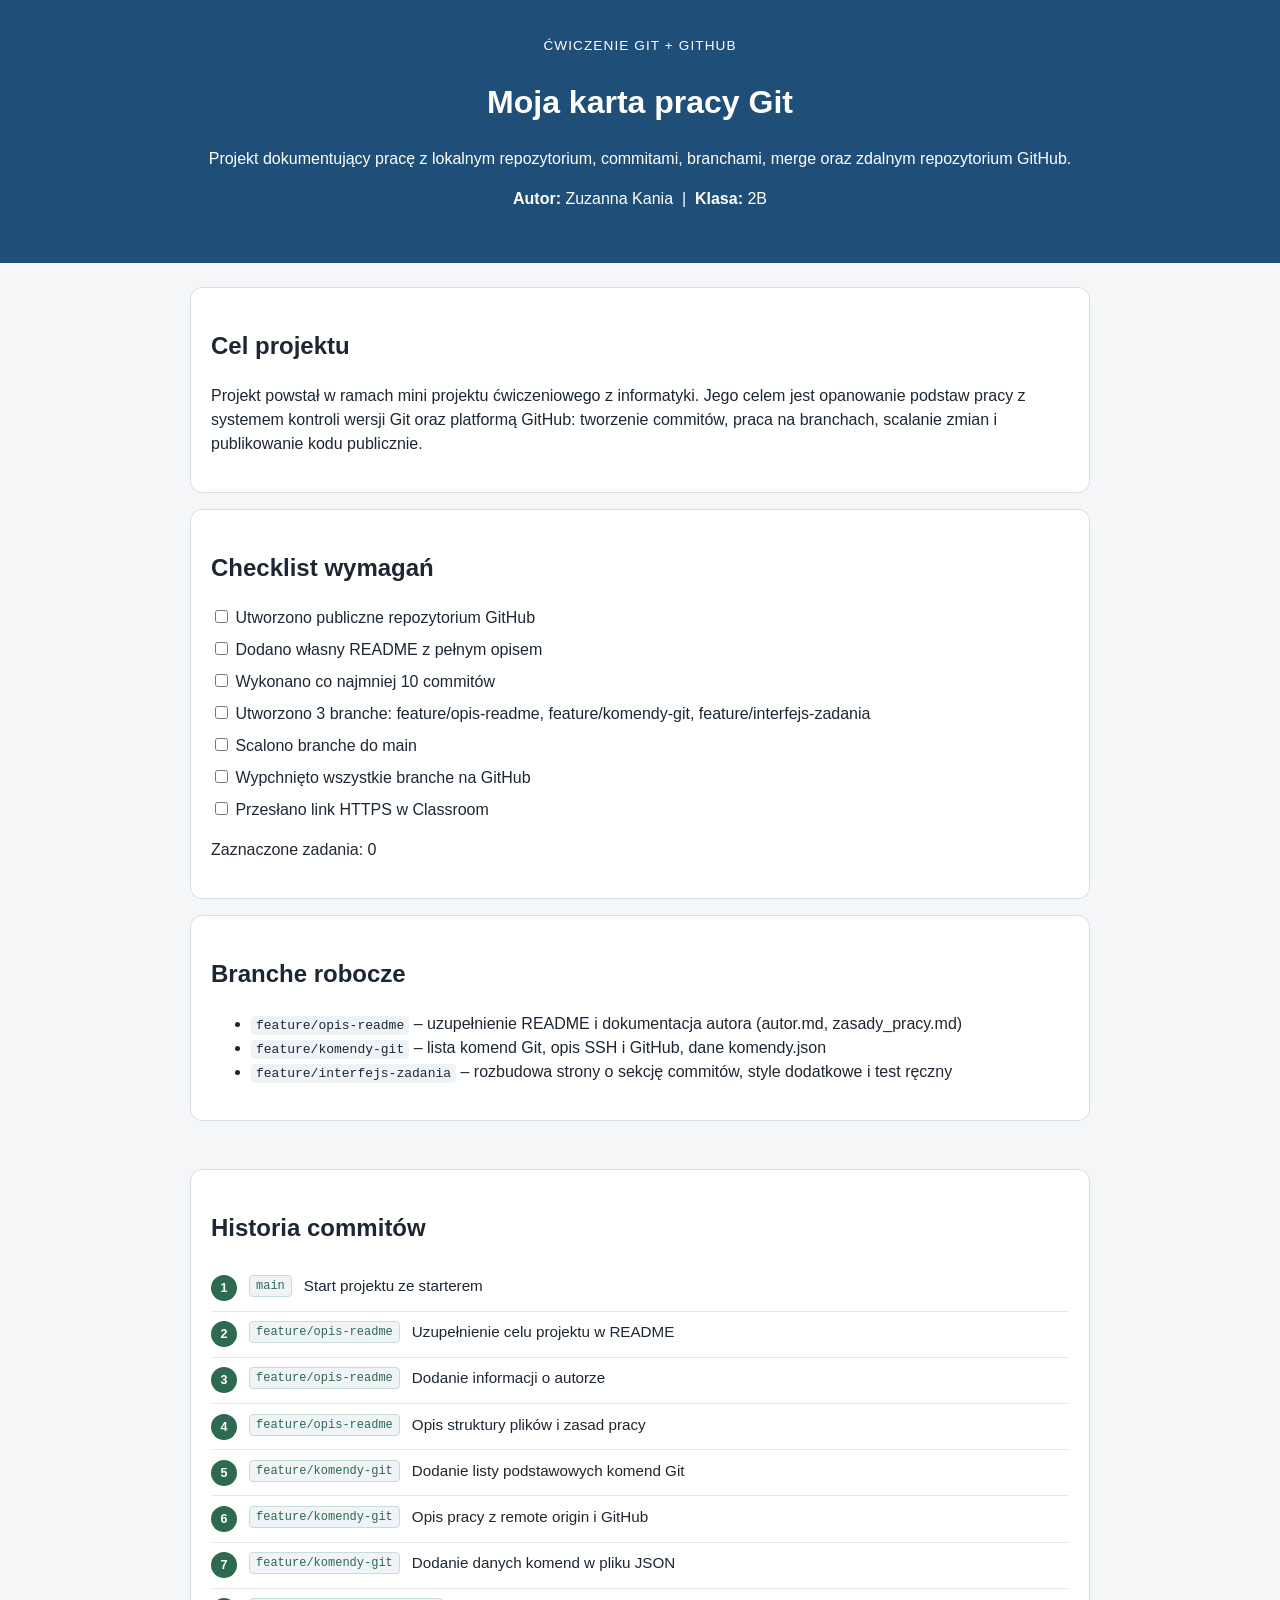
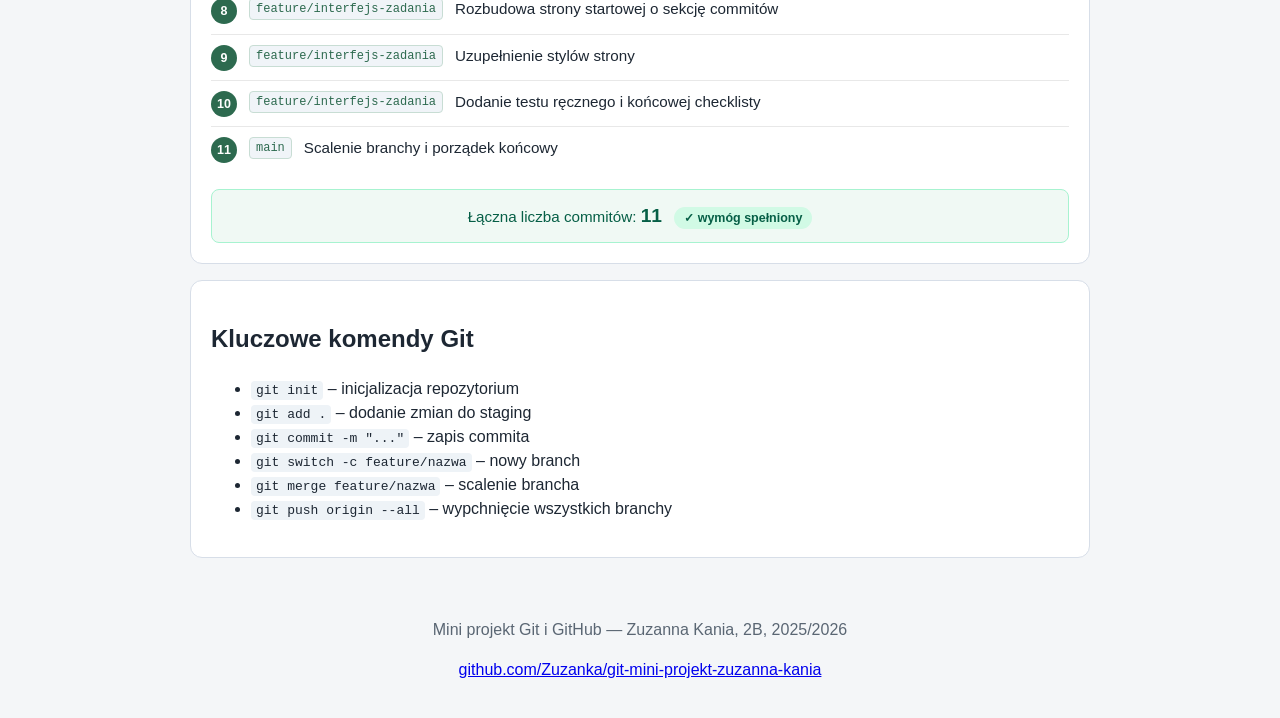
==== index.html @ 3fcd5c91 "Start projektu ze starterem" ====
<!doctype html>
<html lang="pl">
<head>
  <meta charset="utf-8">
  <meta name="viewport" content="width=device-width, initial-scale=1">
  <title>Moja karta pracy Git – Zuzanna Kania</title>
  <meta name="description" content="Mini projekt ćwiczeniowy z Git i GitHub – Zuzanna Kania, 2B">
  <link rel="stylesheet" href="style.css">
  <link rel="stylesheet" href="style_dodatkowy.css">
</head>
<body>
  <header class="hero">
    <p class="eyebrow">Ćwiczenie Git + GitHub</p>
    <h1>Moja karta pracy Git</h1>
    <p>Projekt dokumentujący pracę z lokalnym repozytorium, commitami, branchami, merge oraz zdalnym repozytorium GitHub.</p>
    <p><strong>Autor:</strong> Zuzanna Kania &nbsp;|&nbsp; <strong>Klasa:</strong> 2B</p>
  </header>

  <main class="container">

    <!-- SEKCJA 1: Cel projektu -->
    <section class="card">
      <h2>Cel projektu</h2>
      <p>Projekt powstał w ramach mini projektu ćwiczeniowego z informatyki. Jego celem jest opanowanie podstaw pracy z systemem kontroli wersji Git oraz platformą GitHub: tworzenie commitów, praca na branchach, scalanie zmian i publikowanie kodu publicznie.</p>
    </section>

    <!-- SEKCJA 2: Checklist zadań -->
    <section class="card">
      <h2>Checklist wymagań</h2>
      <label><input type="checkbox" class="task"> Utworzono publiczne repozytorium GitHub</label>
      <label><input type="checkbox" class="task"> Dodano własny README z pełnym opisem</label>
      <label><input type="checkbox" class="task"> Wykonano co najmniej 10 commitów</label>
      <label><input type="checkbox" class="task"> Utworzono 3 branche: feature/opis-readme, feature/komendy-git, feature/interfejs-zadania</label>
      <label><input type="checkbox" class="task"> Scalono branche do main</label>
      <label><input type="checkbox" class="task"> Wypchnięto wszystkie branche na GitHub</label>
      <label><input type="checkbox" class="task"> Przesłano link HTTPS w Classroom</label>
      <p id="progress">Zaznaczone zadania: 0</p>
    </section>

    <!-- SEKCJA 3: Branche -->
    <section class="card">
      <h2>Branche robocze</h2>
      <ul>
        <li><code>feature/opis-readme</code> – uzupełnienie README i dokumentacja autora (autor.md, zasady_pracy.md)</li>
        <li><code>feature/komendy-git</code> – lista komend Git, opis SSH i GitHub, dane komendy.json</li>
        <li><code>feature/interfejs-zadania</code> – rozbudowa strony o sekcję commitów, style dodatkowe i test ręczny</li>
      </ul>
    </section>

    <!-- SEKCJA 4: Historia commitów (wypełniania przez script_dodatkowy.js) -->
    <section class="card commits-section">
      <h2>Historia commitów</h2>
      <div id="commit-section"></div>
    </section>

    <!-- SEKCJA 5: Najważniejsze komendy -->
    <section class="card">
      <h2>Kluczowe komendy Git</h2>
      <ul>
        <li><code>git init</code> – inicjalizacja repozytorium</li>
        <li><code>git add .</code> – dodanie zmian do staging</li>
        <li><code>git commit -m "..."</code> – zapis commita</li>
        <li><code>git switch -c feature/nazwa</code> – nowy branch</li>
        <li><code>git merge feature/nazwa</code> – scalenie brancha</li>
        <li><code>git push origin --all</code> – wypchnięcie wszystkich branchy</li>
      </ul>
    </section>

  </main>

  <footer>
    <p>Mini projekt Git i GitHub &mdash; Zuzanna Kania, 2B, 2025/2026</p>
    <p><a href="https://github.com/Zuzanka/git-mini-projekt-zuzanna-kania" target="_blank">github.com/Zuzanka/git-mini-projekt-zuzanna-kania</a></p>
  </footer>

  <script src="script.js"></script>
  <script src="script_dodatkowy.js"></script>
</body>
</html>
---- style.css ----
* {
  box-sizing: border-box;
}

body {
  margin: 0;
  font-family: Arial, Helvetica, sans-serif;
  color: #1d2733;
  background: #f4f6f8;
  line-height: 1.5;
}

.hero {
  padding: 36px 20px;
  text-align: center;
  background: #1f4e79;
  color: white;
}

.eyebrow {
  margin: 0 0 8px;
  text-transform: uppercase;
  letter-spacing: 0.08em;
  font-size: 0.85rem;
}

.container {
  width: min(900px, 92%);
  margin: 24px auto;
  display: grid;
  gap: 16px;
}

.card {
  padding: 20px;
  border: 1px solid #d7dee8;
  border-radius: 12px;
  background: white;
}

.card label {
  display: block;
  margin: 8px 0;
}

code {
  padding: 2px 5px;
  border-radius: 4px;
  background: #eef3f7;
}

footer {
  padding: 20px;
  text-align: center;
  color: #5a6673;
}
---- style_dodatkowy.css ----
/* =============================================
   Dodatkowe style - branch feature/interfejs-zadania
   ============================================= */

/* Sekcja historii commitów */
.commits-section {
  margin-top: 2rem;
}

.commit-list {
  list-style: none;
  padding: 0;
  margin: 0;
}

.commit-list li {
  display: flex;
  align-items: flex-start;
  gap: 0.75rem;
  padding: 0.6rem 0;
  border-bottom: 1px solid #e8e8e8;
  font-size: 0.95rem;
}

.commit-list li:last-child {
  border-bottom: none;
}

.commit-num {
  display: inline-block;
  min-width: 26px;
  height: 26px;
  line-height: 26px;
  text-align: center;
  background-color: #2d6a4f;
  color: #fff;
  border-radius: 50%;
  font-size: 0.78rem;
  font-weight: 700;
  flex-shrink: 0;
}

.commit-branch {
  display: inline-block;
  font-size: 0.75rem;
  font-family: monospace;
  background: #f0f4f8;
  color: #2d6a4f;
  border: 1px solid #c8ddd4;
  border-radius: 4px;
  padding: 1px 6px;
  white-space: nowrap;
}

/* Badge statusu */
.badge {
  display: inline-block;
  padding: 2px 10px;
  border-radius: 20px;
  font-size: 0.78rem;
  font-weight: 600;
  margin-left: 0.5rem;
}

.badge-ok {
  background: #d1fae5;
  color: #065f46;
}

.badge-pending {
  background: #fef3c7;
  color: #92400e;
}

/* Podsumowanie licznika */
.summary-bar {
  background: #f0f9f4;
  border: 1px solid #a7f3d0;
  border-radius: 8px;
  padding: 0.75rem 1rem;
  margin-top: 1rem;
  font-size: 0.95rem;
  color: #065f46;
  text-align: center;
}

.summary-bar strong {
  font-size: 1.2rem;
}
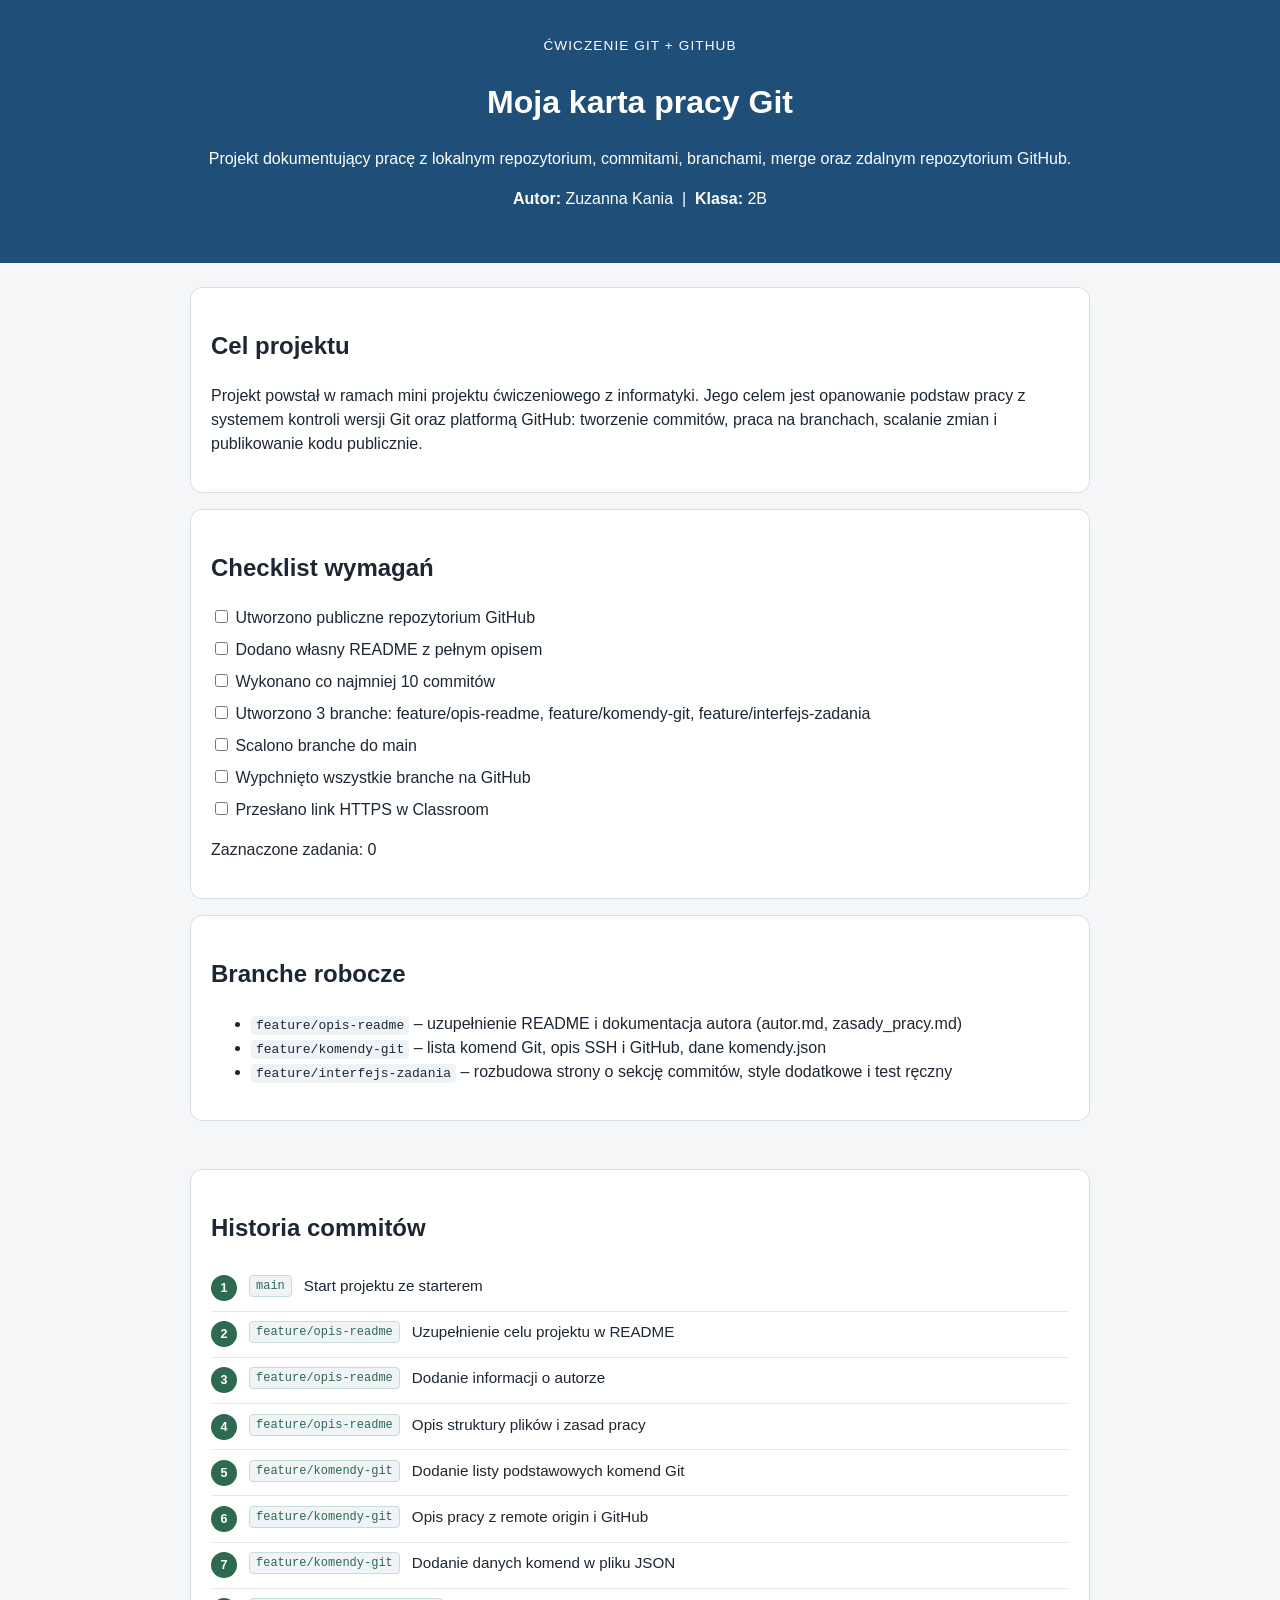
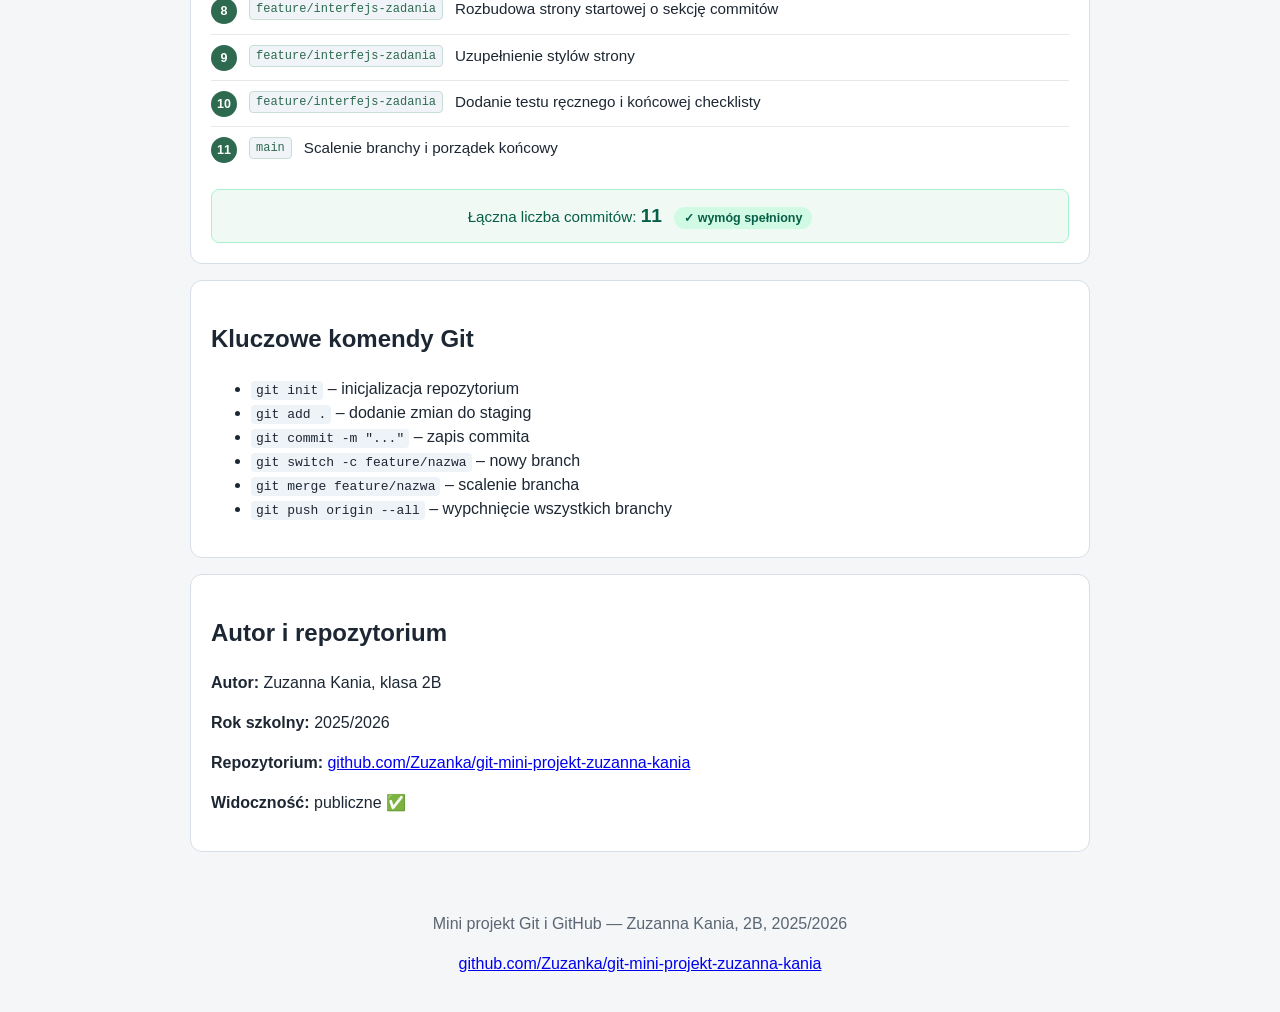
==== commit 1e2a975b: "Rozbudowa strony startowej o sekcje commitow" ====
--- a/index.html
+++ b/index.html
@@ -1,5 +1,6 @@
 <!doctype html>
 <html lang="pl">
+
 <head>
   <meta charset="utf-8">
   <meta name="viewport" content="width=device-width, initial-scale=1">
@@ -8,11 +9,13 @@
   <link rel="stylesheet" href="style.css">
   <link rel="stylesheet" href="style_dodatkowy.css">
 </head>
+
 <body>
   <header class="hero">
     <p class="eyebrow">Ćwiczenie Git + GitHub</p>
     <h1>Moja karta pracy Git</h1>
-    <p>Projekt dokumentujący pracę z lokalnym repozytorium, commitami, branchami, merge oraz zdalnym repozytorium GitHub.</p>
+    <p>Projekt dokumentujący pracę z lokalnym repozytorium, commitami, branchami, merge oraz zdalnym repozytorium
+      GitHub.</p>
     <p><strong>Autor:</strong> Zuzanna Kania &nbsp;|&nbsp; <strong>Klasa:</strong> 2B</p>
   </header>
 
@@ -21,7 +24,9 @@
     <!-- SEKCJA 1: Cel projektu -->
     <section class="card">
       <h2>Cel projektu</h2>
-      <p>Projekt powstał w ramach mini projektu ćwiczeniowego z informatyki. Jego celem jest opanowanie podstaw pracy z systemem kontroli wersji Git oraz platformą GitHub: tworzenie commitów, praca na branchach, scalanie zmian i publikowanie kodu publicznie.</p>
+      <p>Projekt powstał w ramach mini projektu ćwiczeniowego z informatyki. Jego celem jest opanowanie podstaw pracy z
+        systemem kontroli wersji Git oraz platformą GitHub: tworzenie commitów, praca na branchach, scalanie zmian i
+        publikowanie kodu publicznie.</p>
     </section>
 
     <!-- SEKCJA 2: Checklist zadań -->
@@ -30,7 +35,8 @@
       <label><input type="checkbox" class="task"> Utworzono publiczne repozytorium GitHub</label>
       <label><input type="checkbox" class="task"> Dodano własny README z pełnym opisem</label>
       <label><input type="checkbox" class="task"> Wykonano co najmniej 10 commitów</label>
-      <label><input type="checkbox" class="task"> Utworzono 3 branche: feature/opis-readme, feature/komendy-git, feature/interfejs-zadania</label>
+      <label><input type="checkbox" class="task"> Utworzono 3 branche: feature/opis-readme, feature/komendy-git,
+        feature/interfejs-zadania</label>
       <label><input type="checkbox" class="task"> Scalono branche do main</label>
       <label><input type="checkbox" class="task"> Wypchnięto wszystkie branche na GitHub</label>
       <label><input type="checkbox" class="task"> Przesłano link HTTPS w Classroom</label>
@@ -41,9 +47,11 @@
     <section class="card">
       <h2>Branche robocze</h2>
       <ul>
-        <li><code>feature/opis-readme</code> – uzupełnienie README i dokumentacja autora (autor.md, zasady_pracy.md)</li>
+        <li><code>feature/opis-readme</code> – uzupełnienie README i dokumentacja autora (autor.md, zasady_pracy.md)
+        </li>
         <li><code>feature/komendy-git</code> – lista komend Git, opis SSH i GitHub, dane komendy.json</li>
-        <li><code>feature/interfejs-zadania</code> – rozbudowa strony o sekcję commitów, style dodatkowe i test ręczny</li>
+        <li><code>feature/interfejs-zadania</code> – rozbudowa strony o sekcję commitów, style dodatkowe i test ręczny
+        </li>
       </ul>
     </section>
 
@@ -66,14 +74,26 @@
       </ul>
     </section>
 
+    <!-- SEKCJA 6: Autor i repozytorium -->
+    <section class="card">
+      <h2>Autor i repozytorium</h2>
+      <p><strong>Autor:</strong> Zuzanna Kania, klasa 2B</p>
+      <p><strong>Rok szkolny:</strong> 2025/2026</p>
+      <p><strong>Repozytorium:</strong> <a href="https://github.com/Zuzanka/git-mini-projekt-zuzanna-kania"
+          target="_blank">github.com/Zuzanka/git-mini-projekt-zuzanna-kania</a></p>
+      <p><strong>Widoczność:</strong> publiczne ✅</p>
+    </section>
+
   </main>
 
   <footer>
     <p>Mini projekt Git i GitHub &mdash; Zuzanna Kania, 2B, 2025/2026</p>
-    <p><a href="https://github.com/Zuzanka/git-mini-projekt-zuzanna-kania" target="_blank">github.com/Zuzanka/git-mini-projekt-zuzanna-kania</a></p>
+    <p><a href="https://github.com/Zuzanka/git-mini-projekt-zuzanna-kania"
+        target="_blank">github.com/Zuzanka/git-mini-projekt-zuzanna-kania</a></p>
   </footer>
 
   <script src="script.js"></script>
   <script src="script_dodatkowy.js"></script>
 </body>
-</html>
+
+</html>
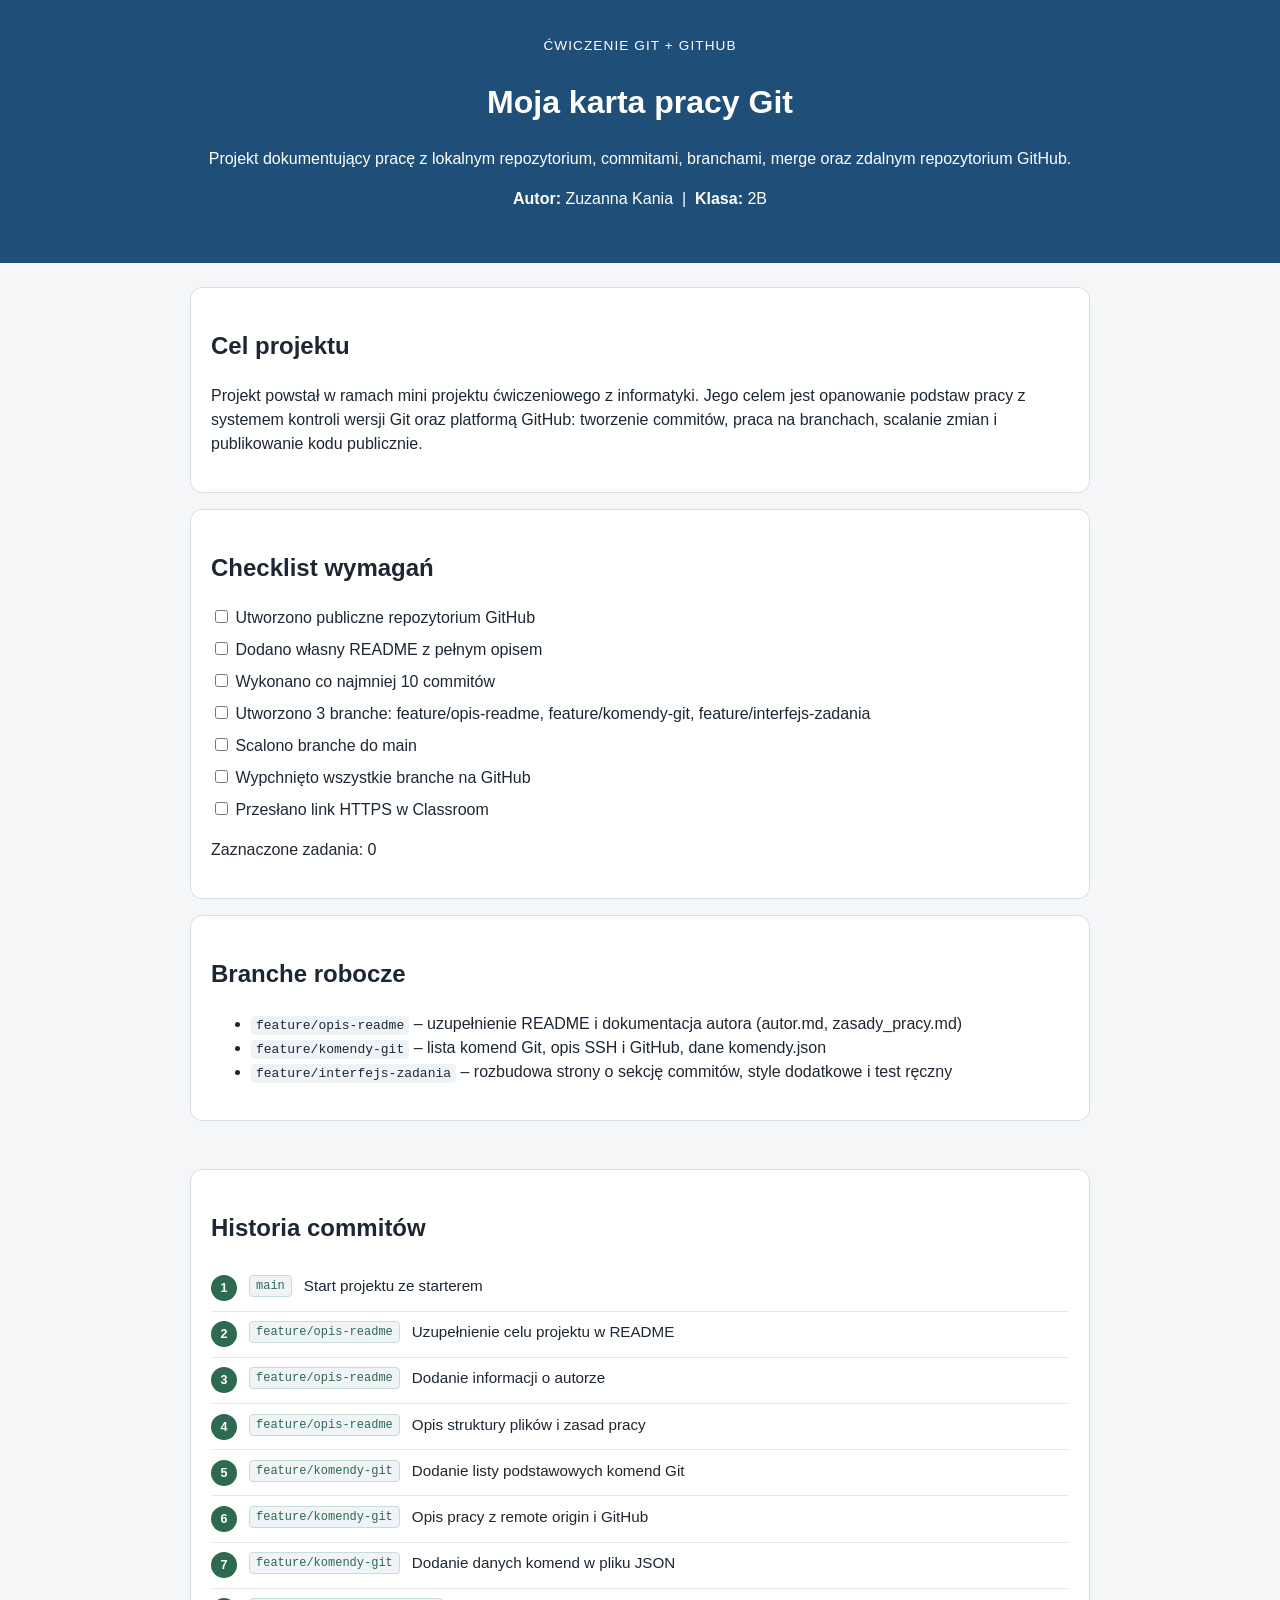
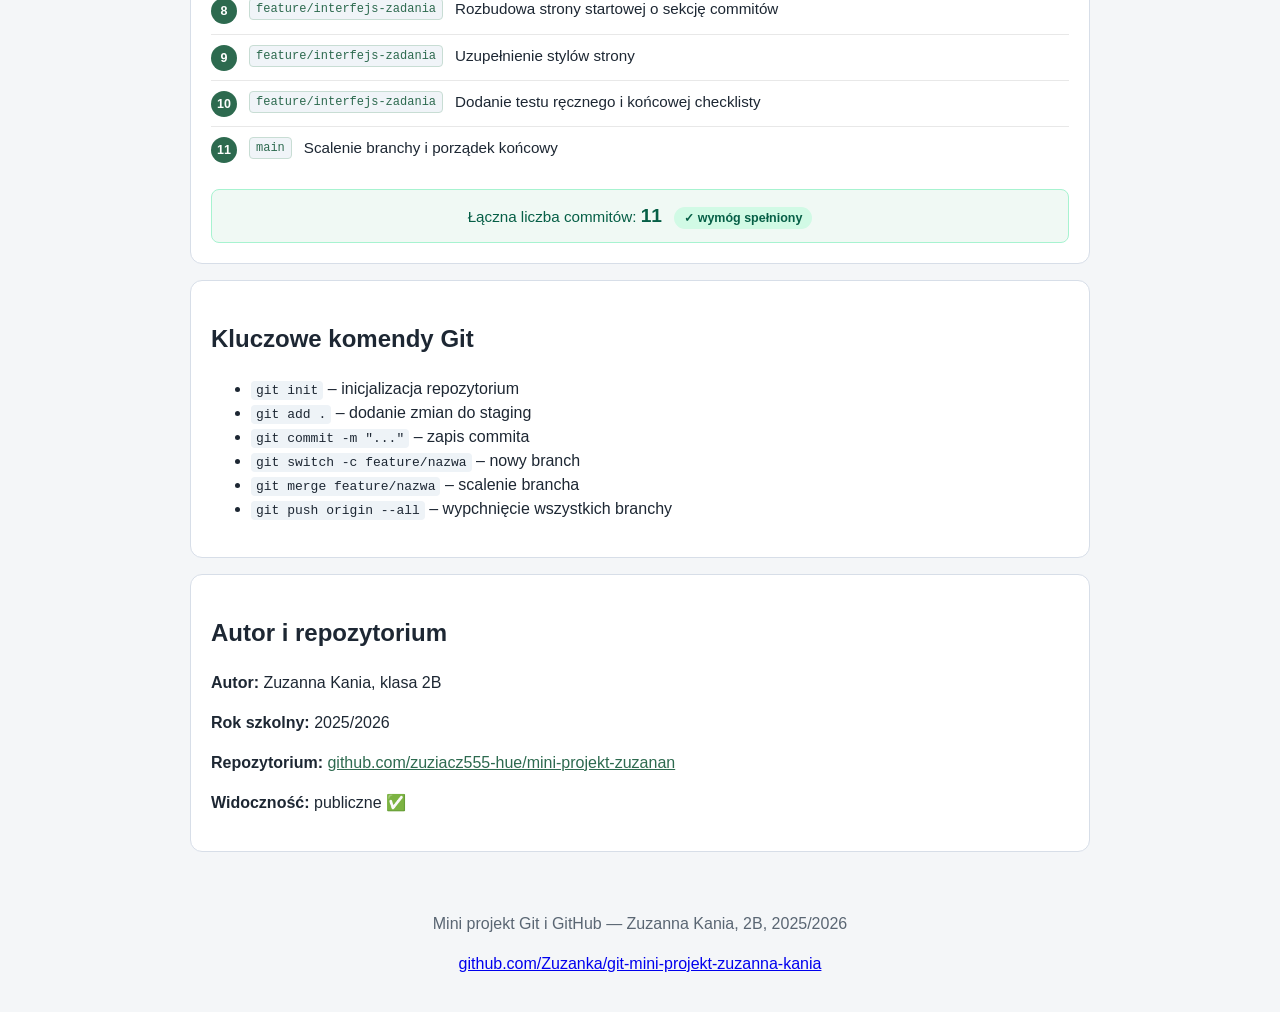
==== commit 748a0a36: "Aktualizacja linkow do repozytorium" ====
--- a/index.html
+++ b/index.html
@@ -79,8 +79,8 @@
       <h2>Autor i repozytorium</h2>
       <p><strong>Autor:</strong> Zuzanna Kania, klasa 2B</p>
       <p><strong>Rok szkolny:</strong> 2025/2026</p>
-      <p><strong>Repozytorium:</strong> <a href="https://github.com/Zuzanka/git-mini-projekt-zuzanna-kania"
-          target="_blank">github.com/Zuzanka/git-mini-projekt-zuzanna-kania</a></p>
+      <p><strong>Repozytorium:</strong> <a href="https://github.com/zuziacz555-hue/mini-projekt-zuzanan"
+          target="_blank">github.com/zuziacz555-hue/mini-projekt-zuzanan</a></p>
       <p><strong>Widoczność:</strong> publiczne ✅</p>
     </section>
 
--- a/style_dodatkowy.css
+++ b/style_dodatkowy.css
@@ -87,3 +87,31 @@
 .summary-bar strong {
   font-size: 1.2rem;
 }
+
+/* Link w karcie autora */
+.card a {
+  color: #2d6a4f;
+  text-decoration: underline;
+  transition: color 0.2s ease;
+}
+
+.card a:hover {
+  color: #1a3d2e;
+}
+
+/* Animacja wejścia kart */
+@keyframes fadeIn {
+  from {
+    opacity: 0;
+    transform: translateY(8px);
+  }
+
+  to {
+    opacity: 1;
+    transform: translateY(0);
+  }
+}
+
+.card {
+  animation: fadeIn 0.35s ease both;
+}
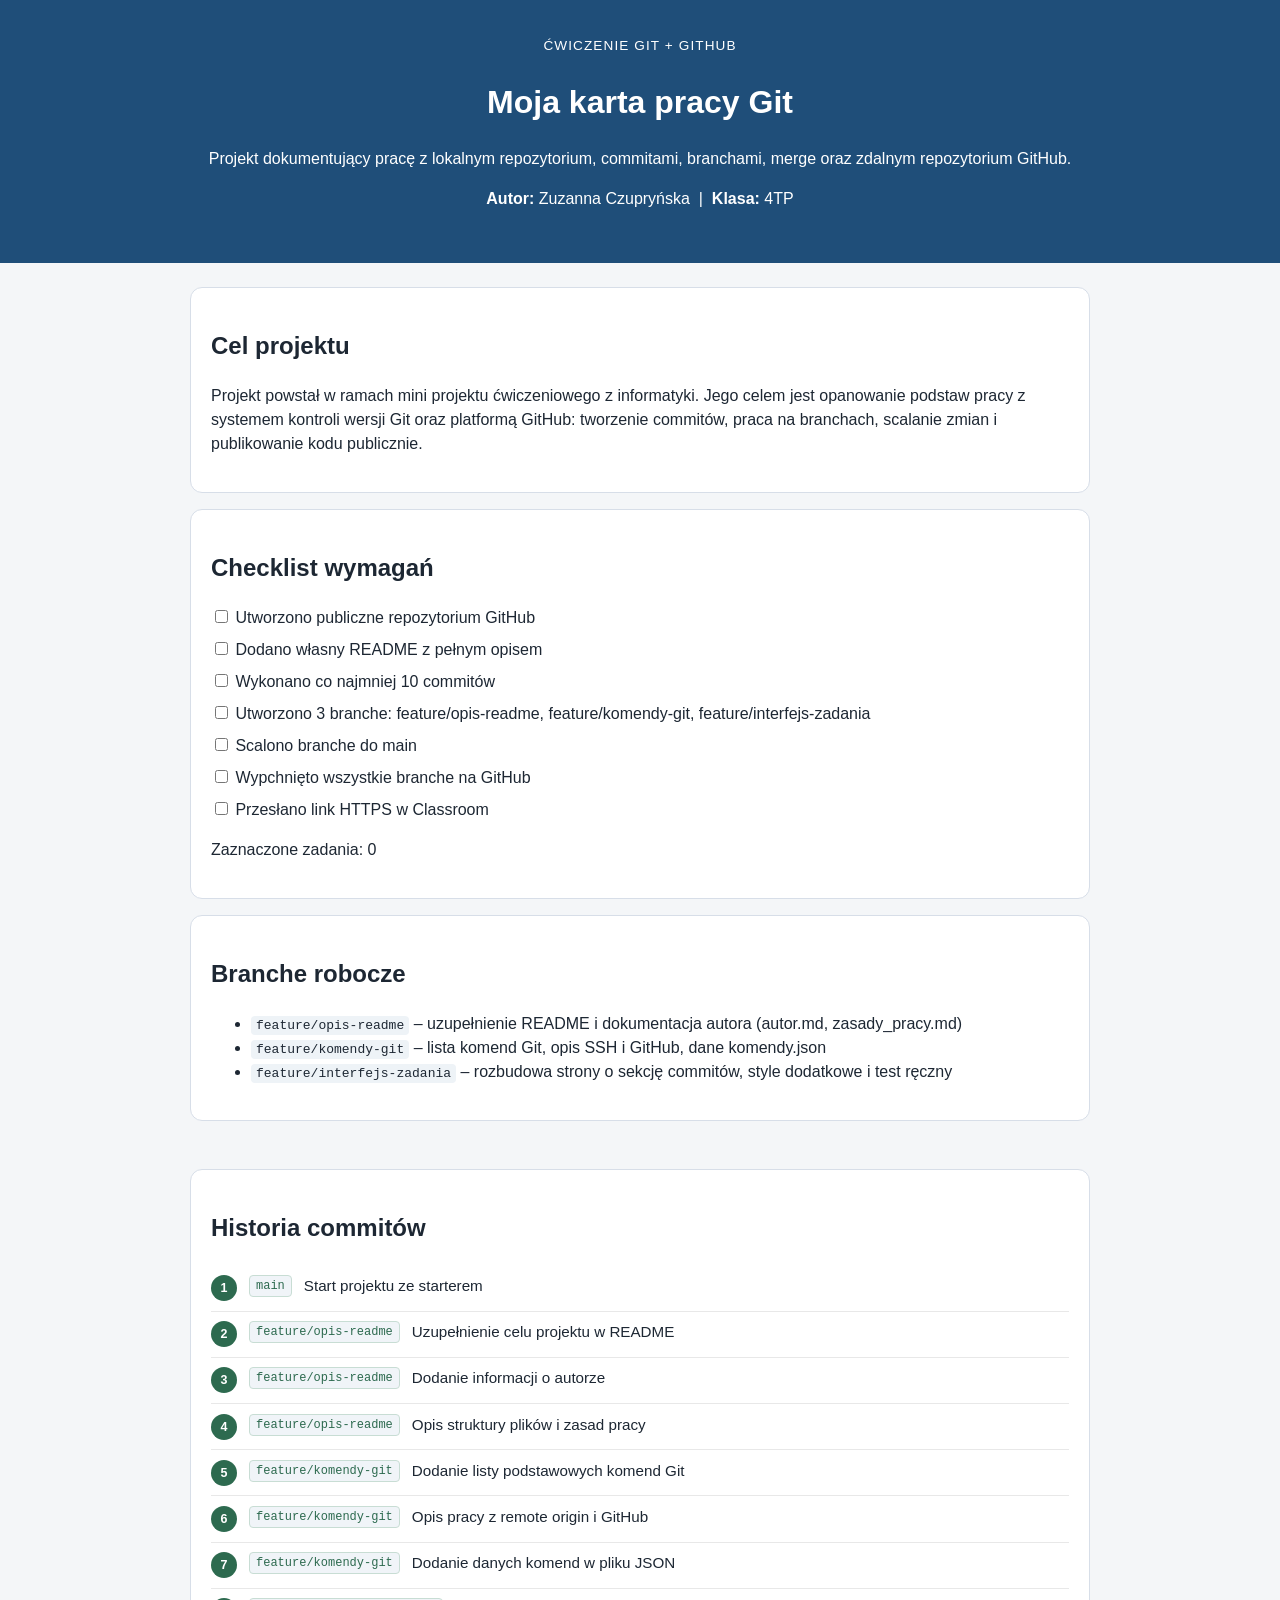
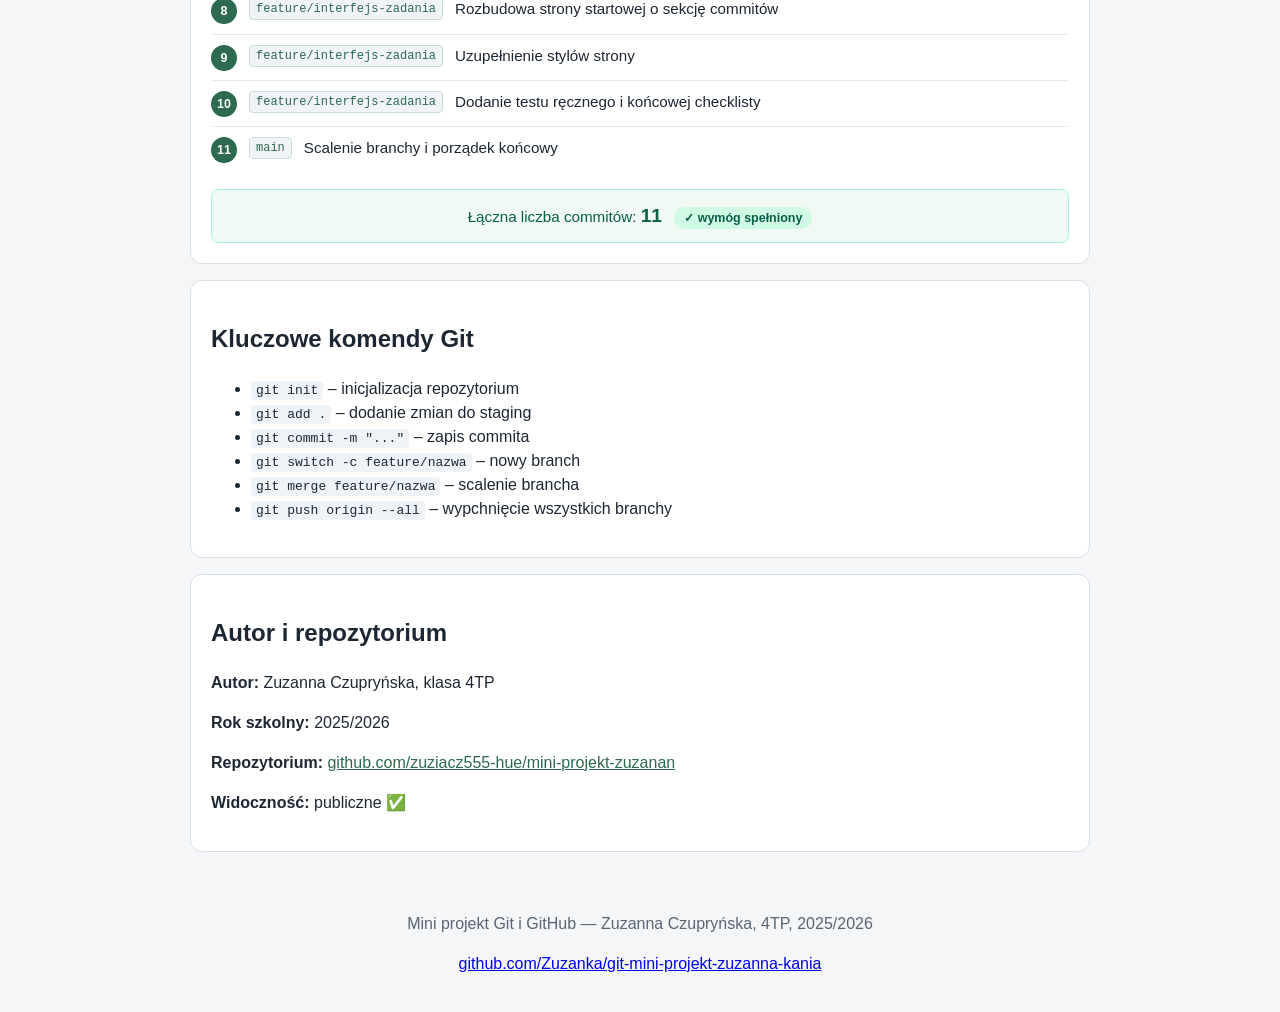
==== commit 30624218: "Poprawa danych autora (Zuzanna Czupryska, 4TP)" ====
--- a/index.html
+++ b/index.html
@@ -4,8 +4,8 @@
 <head>
   <meta charset="utf-8">
   <meta name="viewport" content="width=device-width, initial-scale=1">
-  <title>Moja karta pracy Git – Zuzanna Kania</title>
-  <meta name="description" content="Mini projekt ćwiczeniowy z Git i GitHub – Zuzanna Kania, 2B">
+  <title>Moja karta pracy Git – Zuzanna Czupryńska</title>
+  <meta name="description" content="Mini projekt ćwiczeniowy z Git i GitHub – Zuzanna Czupryńska, 4TP">
   <link rel="stylesheet" href="style.css">
   <link rel="stylesheet" href="style_dodatkowy.css">
 </head>
@@ -16,7 +16,7 @@
     <h1>Moja karta pracy Git</h1>
     <p>Projekt dokumentujący pracę z lokalnym repozytorium, commitami, branchami, merge oraz zdalnym repozytorium
       GitHub.</p>
-    <p><strong>Autor:</strong> Zuzanna Kania &nbsp;|&nbsp; <strong>Klasa:</strong> 2B</p>
+    <p><strong>Autor:</strong> Zuzanna Czupryńska &nbsp;|&nbsp; <strong>Klasa:</strong> 4TP</p>
   </header>
 
   <main class="container">
@@ -77,7 +77,7 @@
     <!-- SEKCJA 6: Autor i repozytorium -->
     <section class="card">
       <h2>Autor i repozytorium</h2>
-      <p><strong>Autor:</strong> Zuzanna Kania, klasa 2B</p>
+      <p><strong>Autor:</strong> Zuzanna Czupryńska, klasa 4TP</p>
       <p><strong>Rok szkolny:</strong> 2025/2026</p>
       <p><strong>Repozytorium:</strong> <a href="https://github.com/zuziacz555-hue/mini-projekt-zuzanan"
           target="_blank">github.com/zuziacz555-hue/mini-projekt-zuzanan</a></p>
@@ -87,7 +87,7 @@
   </main>
 
   <footer>
-    <p>Mini projekt Git i GitHub &mdash; Zuzanna Kania, 2B, 2025/2026</p>
+    <p>Mini projekt Git i GitHub &mdash; Zuzanna Czupryńska, 4TP, 2025/2026</p>
     <p><a href="https://github.com/Zuzanka/git-mini-projekt-zuzanna-kania"
         target="_blank">github.com/Zuzanka/git-mini-projekt-zuzanna-kania</a></p>
   </footer>
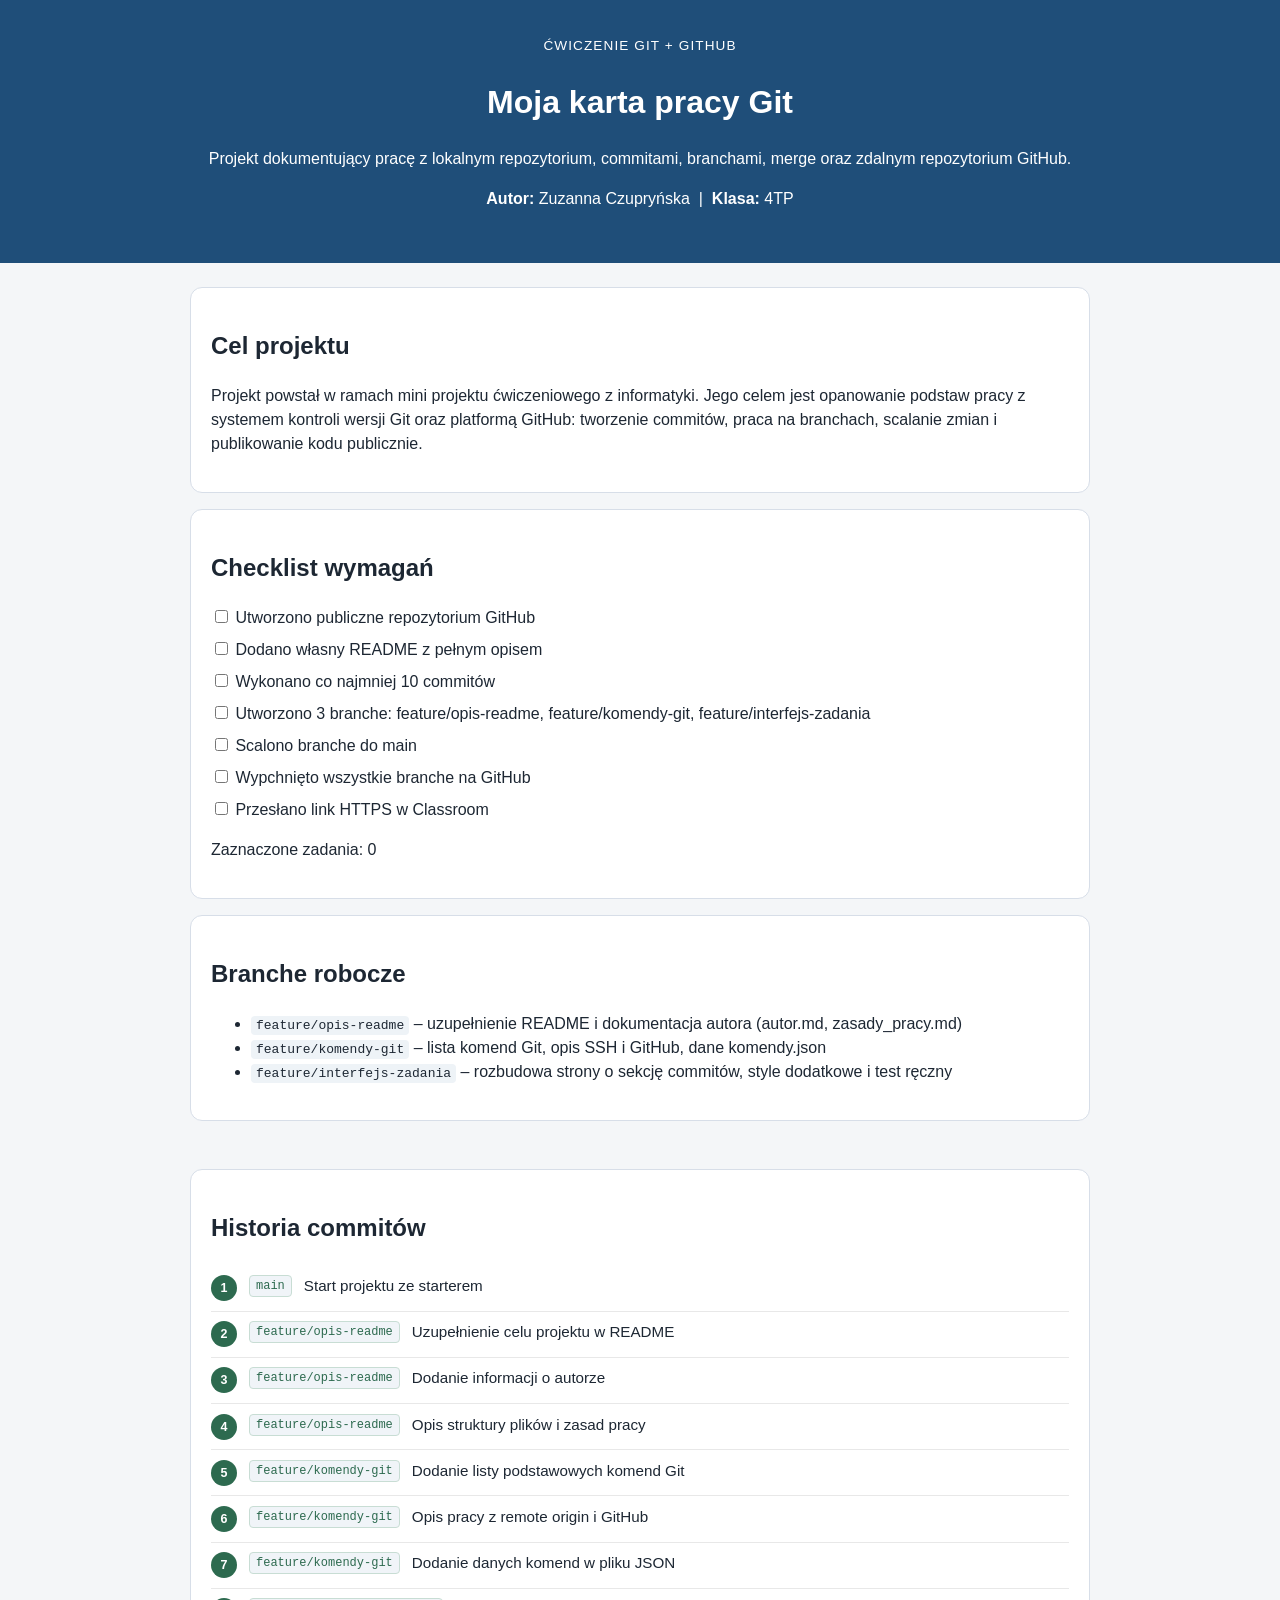
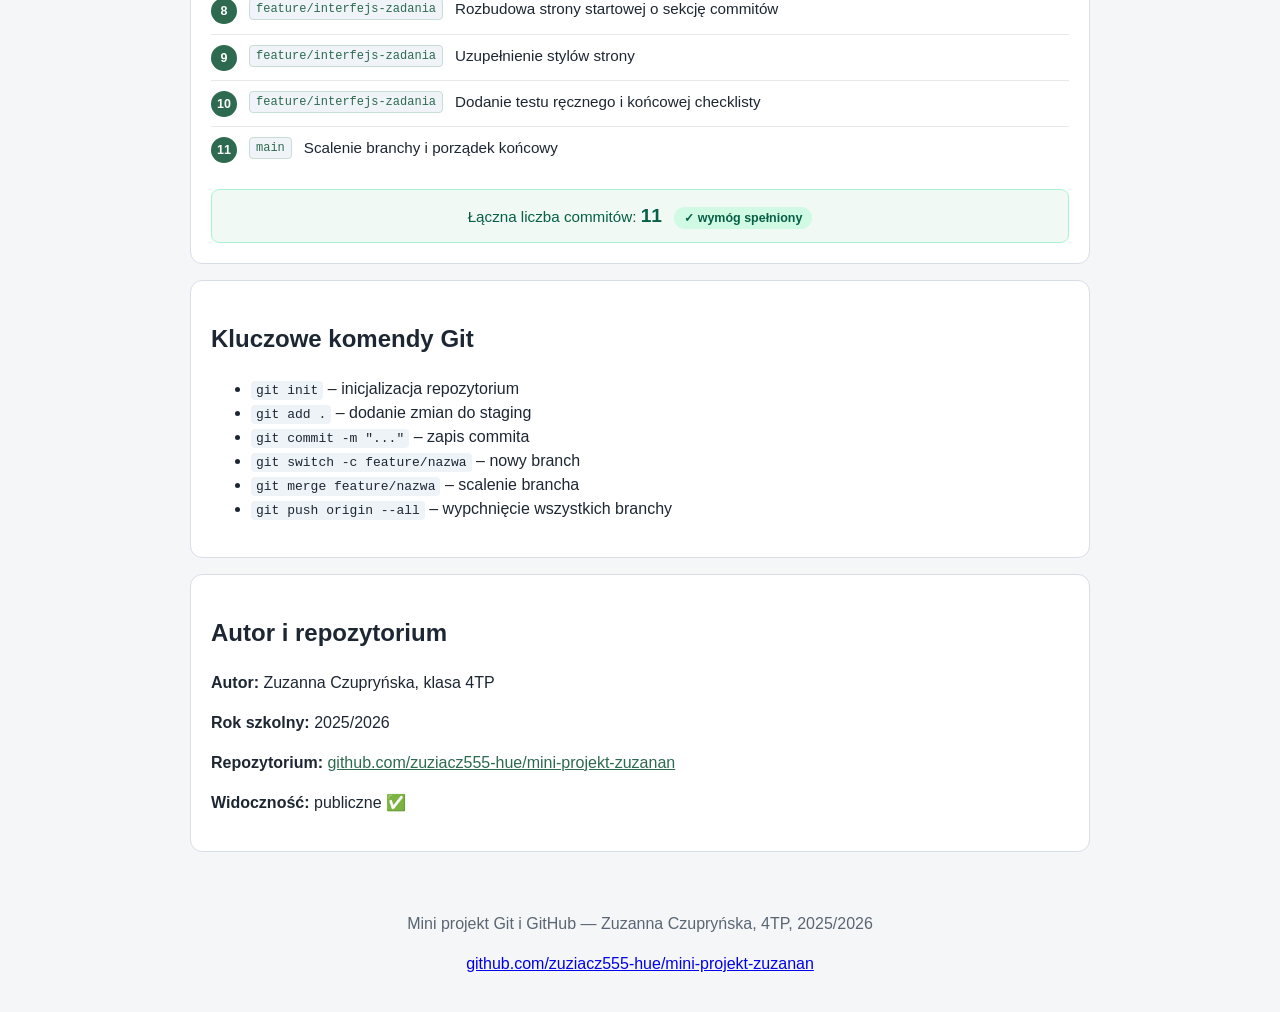
==== commit 65c1a568: "Poprawa linku w stopce index.html" ====
--- a/index.html
+++ b/index.html
@@ -88,8 +88,8 @@
 
   <footer>
     <p>Mini projekt Git i GitHub &mdash; Zuzanna Czupryńska, 4TP, 2025/2026</p>
-    <p><a href="https://github.com/Zuzanka/git-mini-projekt-zuzanna-kania"
-        target="_blank">github.com/Zuzanka/git-mini-projekt-zuzanna-kania</a></p>
+    <p><a href="https://github.com/zuziacz555-hue/mini-projekt-zuzanan"
+        target="_blank">github.com/zuziacz555-hue/mini-projekt-zuzanan</a></p>
   </footer>
 
   <script src="script.js"></script>
